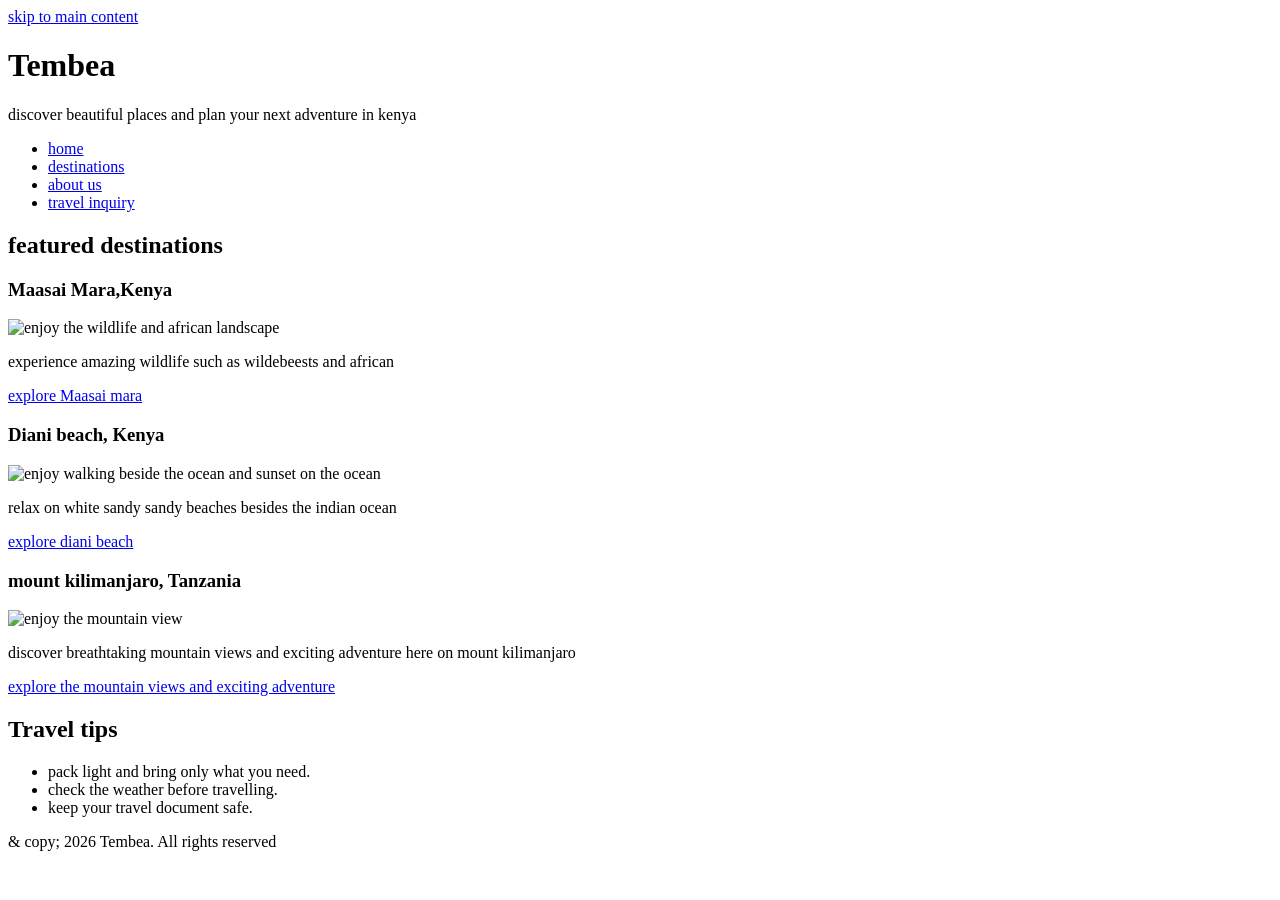
==== index.html @ 23365777 "build tembea homepage" ====
<!DOCTYPE html>
<html lang="en">
<head>
    <meta charset="UTF-8">
    <meta name="viewport" content="width=device-width, initial-scale=1.0">
    <title>Tembea- explore kenya </title>
</head>
<body>
    <a href="#main">skip to main content</a>
    <header>
        <h1>Tembea</h1>
        <p>discover beautiful places and plan your next adventure in kenya</p>
        <nav>
         <ul>
            <li><a href="index.html">home</a></li>
            <li><a href="destinations.html">destinations</a></li>
            <li><a href="about.html">about us</a></li>
            <li><a href="contact.html">travel inquiry</a></li>
        </ul>
        </nav>
    </header>
    <main id="main">
<section aria-labelledby="featured-heading">
<h2 id="featured-heading">featured destinations</h2>
<article>
    <h3>Maasai Mara,Kenya</h3>
    <img src="https://cdn.getyourguide.com/image/format=auto%2Cfit=crop%2Cgravity=auto%2Cquality=60%2Cwidth=375%2Cheight=375%2Cdpr=2/tour_img/f3dc0d9e2ed73b67.jpeg" alt="enjoy the wildlife and african landscape"width= 300 height="500"> 
    <p>experience amazing wildlife such as wildebeests and african </p>
    <a href="destination.html">explore Maasai mara</a>
</article>
<article>
    <h3>Diani beach, Kenya</h3>
    <img src="https://kenyasafaritrails.co.uk/uploads/1768142540_hero.png" alt="enjoy walking beside the ocean and sunset on the ocean"width=300 height="500">
    <p>relax on white sandy sandy beaches besides the indian ocean</p>
    <a href="destination.html">explore diani beach</a>
</article>
<article>
    <h3>mount kilimanjaro, Tanzania</h3>
    <img src="https://kilidovetours.com/wp-content/uploads/2025/05/Monut-Kilimanjaro-Green-Season-view.webp" alt="enjoy the mountain view"width=300 height="500">
 <p>discover breathtaking mountain views and exciting adventure here on mount kilimanjaro</p>
 <a href="destination.html">explore the mountain views and exciting adventure</a>
</article>
</section>
<section aria-labelledby="travel-tips-heading">
<h2 id="travel-tips-heading">Travel tips</h2>
<ul>
    <li>pack light and bring only what you need.</li>
    <li>check the weather before travelling.</li>
    <li>keep your travel document safe.</li>
</ul>
</section>
    </main>
    <footer>
        <p>& copy; 2026 Tembea. All rights reserved </p>
    </footer>
</body>
</html>
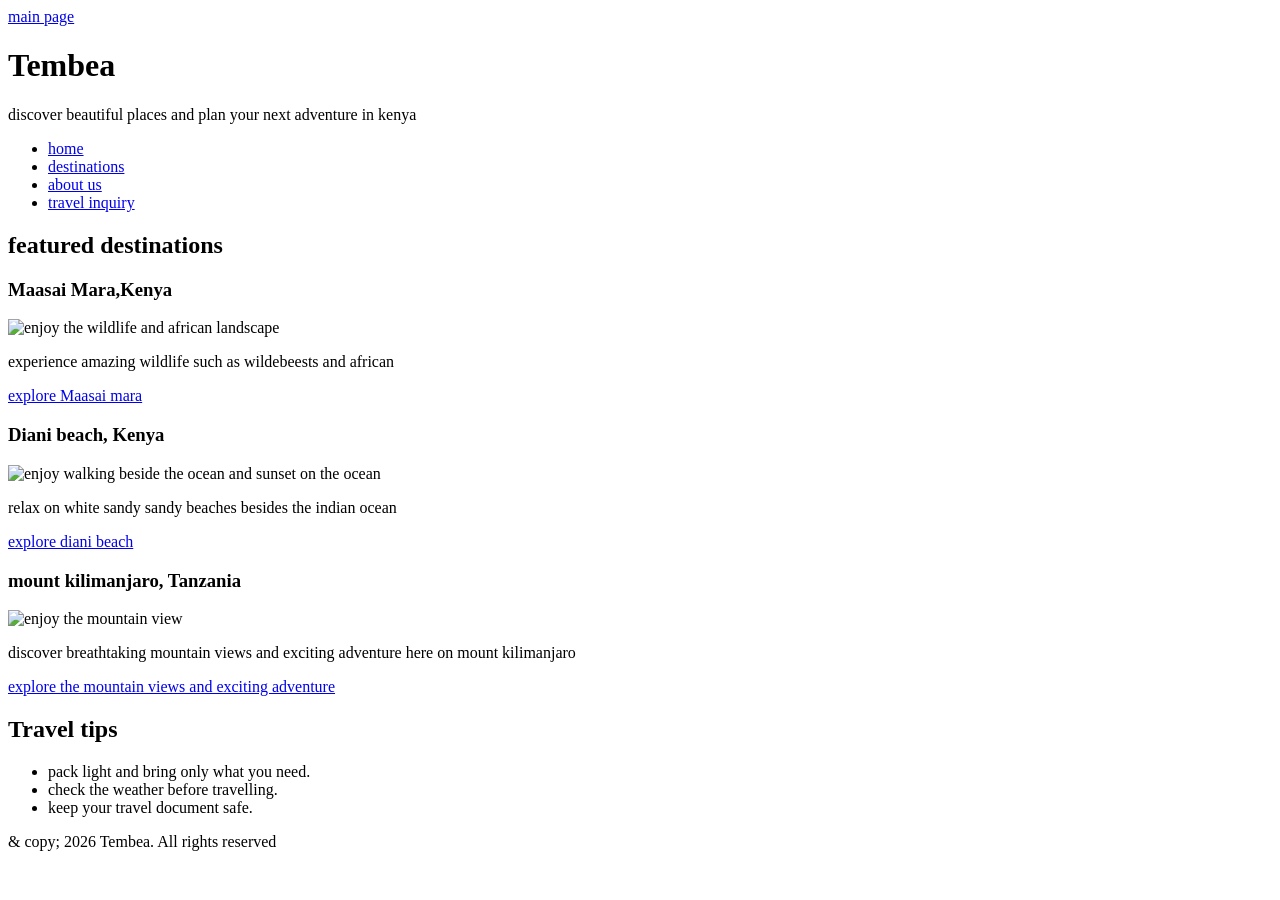
==== commit bee7a6f4: "add destination listings and comparison table" ====
--- a/index.html
+++ b/index.html
@@ -6,7 +6,7 @@
     <title>Tembea- explore kenya </title>
 </head>
 <body>
-    <a href="#main">skip to main content</a>
+    <a href="#main">main page</a>
     <header>
         <h1>Tembea</h1>
         <p>discover beautiful places and plan your next adventure in kenya</p>
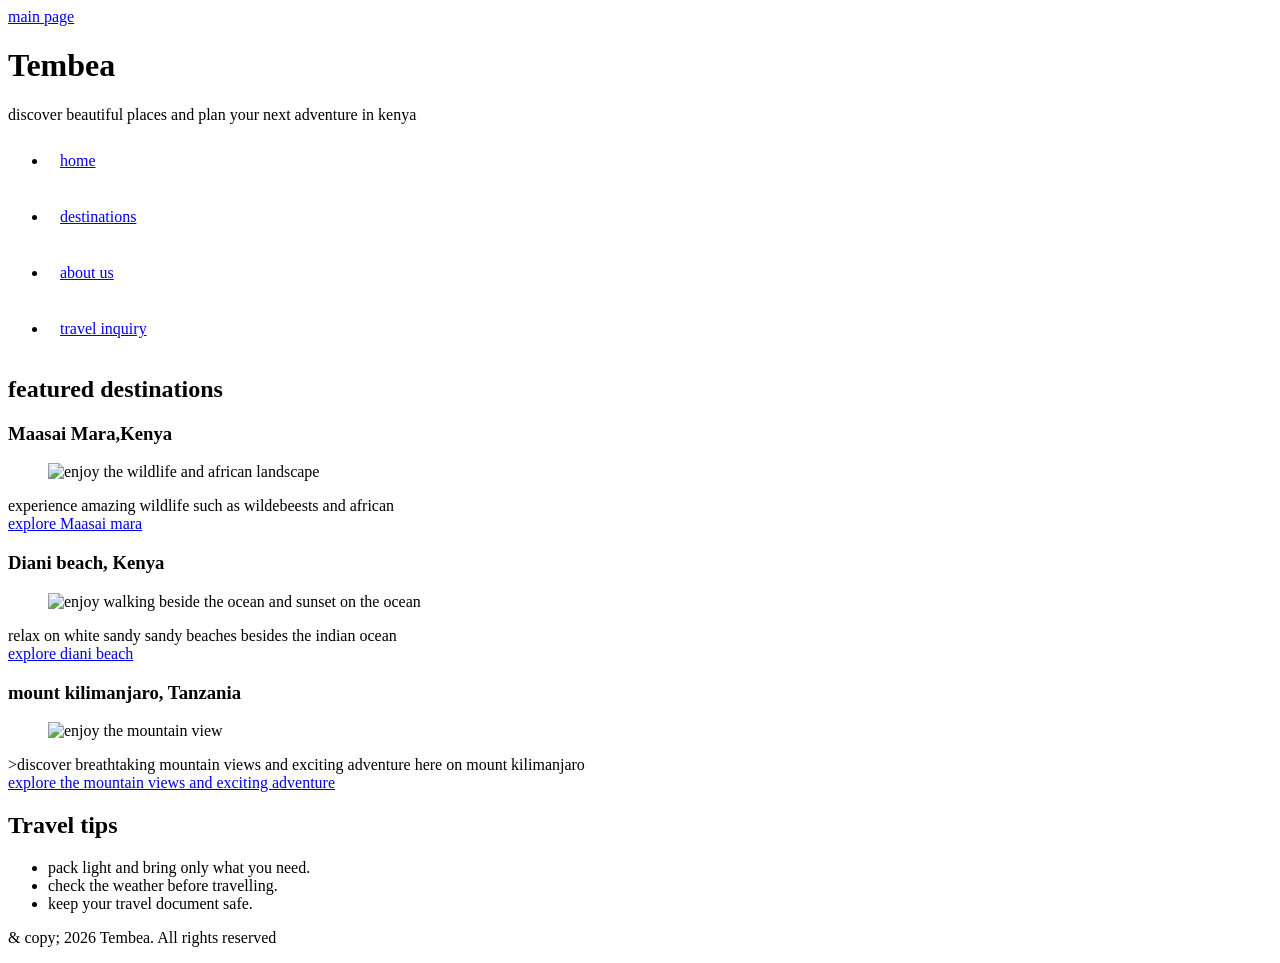
==== commit 0a43e5bd: "add tembea files" ====
--- a/index.html
+++ b/index.html
@@ -4,16 +4,26 @@
     <meta charset="UTF-8">
     <meta name="viewport" content="width=device-width, initial-scale=1.0">
     <title>Tembea- explore kenya </title>
+    <style>
+        nav a {
+            display: inline-block;
+            padding: 12px;
+            min-height: 24px;
+        }
+        nav li {
+            margin-bottom: 8px;
+        }
+    </style>
 </head>
 <body>
     <a href="#main">main page</a>
     <header>
         <h1>Tembea</h1>
         <p>discover beautiful places and plan your next adventure in kenya</p>
-        <nav>
+        <nav aria-label="Main navigation">
          <ul>
             <li><a href="index.html">home</a></li>
-            <li><a href="destinations.html">destinations</a></li>
+            <li><a href="destination.html">destinations</a></li>
             <li><a href="about.html">about us</a></li>
             <li><a href="contact.html">travel inquiry</a></li>
         </ul>
@@ -24,31 +34,37 @@
 <h2 id="featured-heading">featured destinations</h2>
 <article>
     <h3>Maasai Mara,Kenya</h3>
+    <figure>
     <img src="https://cdn.getyourguide.com/image/format=auto%2Cfit=crop%2Cgravity=auto%2Cquality=60%2Cwidth=375%2Cheight=375%2Cdpr=2/tour_img/f3dc0d9e2ed73b67.jpeg" alt="enjoy the wildlife and african landscape"width= 300 height="500"> 
-    <p>experience amazing wildlife such as wildebeests and african </p>
+    </figure>
+    <figcaption>experience amazing wildlife such as wildebeests and african</figcaption>
     <a href="destination.html">explore Maasai mara</a>
 </article>
 <article>
     <h3>Diani beach, Kenya</h3>
+    <figure>
     <img src="https://kenyasafaritrails.co.uk/uploads/1768142540_hero.png" alt="enjoy walking beside the ocean and sunset on the ocean"width=300 height="500">
-    <p>relax on white sandy sandy beaches besides the indian ocean</p>
+    </figure>
+    <figcaption>relax on white sandy sandy beaches besides the indian ocean</figcaption>
     <a href="destination.html">explore diani beach</a>
 </article>
 <article>
     <h3>mount kilimanjaro, Tanzania</h3>
+    <figure>
     <img src="https://kilidovetours.com/wp-content/uploads/2025/05/Monut-Kilimanjaro-Green-Season-view.webp" alt="enjoy the mountain view"width=300 height="500">
- <p>discover breathtaking mountain views and exciting adventure here on mount kilimanjaro</p>
+    </figure>
+ <figcaption>>discover breathtaking mountain views and exciting adventure here on mount kilimanjaro</figcaption>
  <a href="destination.html">explore the mountain views and exciting adventure</a>
 </article>
 </section>
-<section aria-labelledby="travel-tips-heading">
+<aside>
 <h2 id="travel-tips-heading">Travel tips</h2>
 <ul>
     <li>pack light and bring only what you need.</li>
     <li>check the weather before travelling.</li>
     <li>keep your travel document safe.</li>
 </ul>
-</section>
+</aside>
     </main>
     <footer>
         <p>& copy; 2026 Tembea. All rights reserved </p>
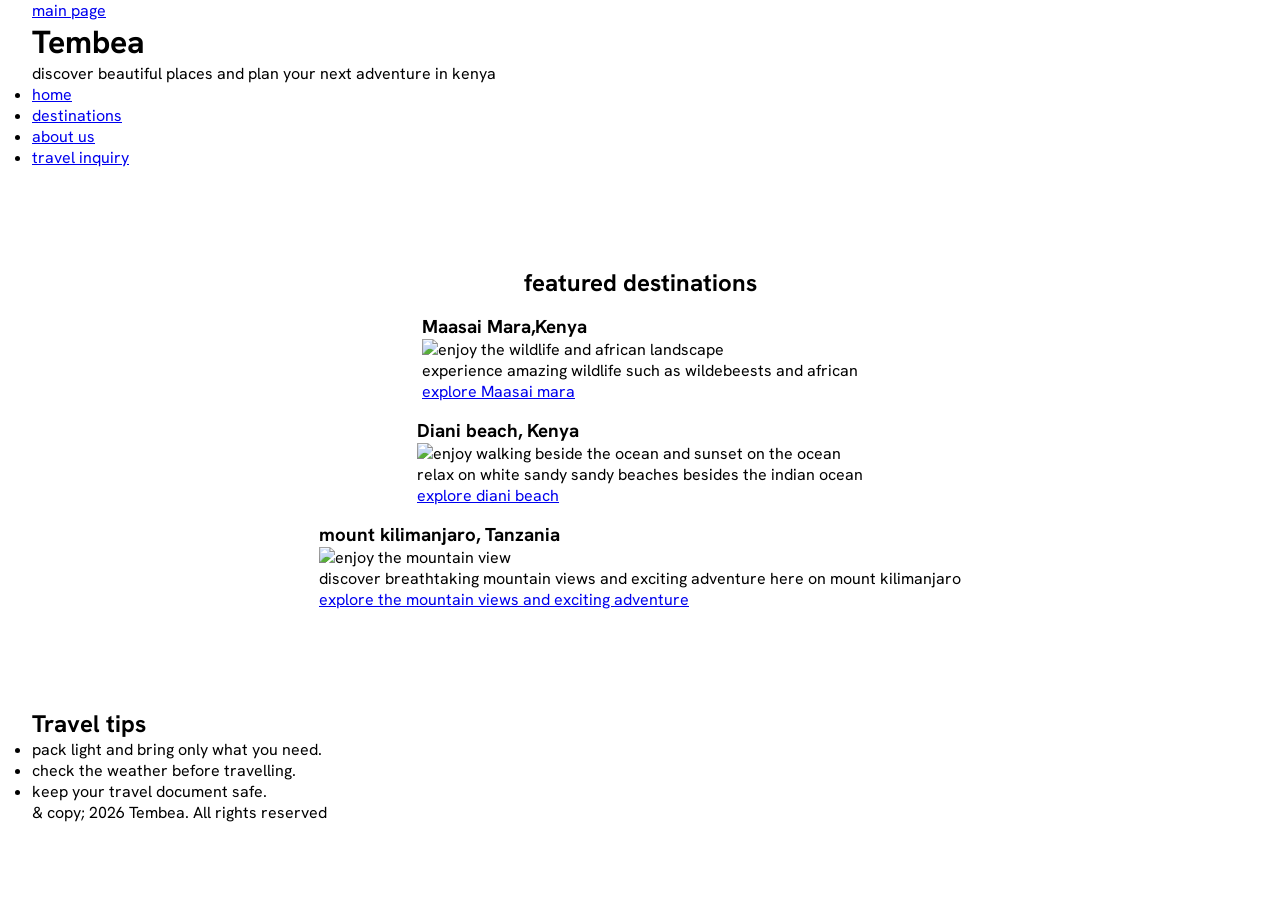
==== commit 294ceb1e: "add the updated files" ====
--- a/index.html
+++ b/index.html
@@ -4,16 +4,7 @@
     <meta charset="UTF-8">
     <meta name="viewport" content="width=device-width, initial-scale=1.0">
     <title>Tembea- explore kenya </title>
-    <style>
-        nav a {
-            display: inline-block;
-            padding: 12px;
-            min-height: 24px;
-        }
-        nav li {
-            margin-bottom: 8px;
-        }
-    </style>
+    <link rel="stylesheet" href="style.css">
 </head>
 <body>
     <a href="#main">main page</a>
@@ -30,7 +21,7 @@
         </nav>
     </header>
     <main id="main">
-<section aria-labelledby="featured-heading">
+<section class="hero">
 <h2 id="featured-heading">featured destinations</h2>
 <article>
     <h3>Maasai Mara,Kenya</h3>
@@ -53,7 +44,7 @@
     <figure>
     <img src="https://kilidovetours.com/wp-content/uploads/2025/05/Monut-Kilimanjaro-Green-Season-view.webp" alt="enjoy the mountain view"width=300 height="500">
     </figure>
- <figcaption>>discover breathtaking mountain views and exciting adventure here on mount kilimanjaro</figcaption>
+ <figcaption>discover breathtaking mountain views and exciting adventure here on mount kilimanjaro</figcaption>
  <a href="destination.html">explore the mountain views and exciting adventure</a>
 </article>
 </section>
--- a/style.css
+++ b/style.css
@@ -0,0 +1,243 @@
+@import url("https://fonts.googleapis.com/css2?family=Hanken+Grotesk:ital,wght@0,100..900;1,100..900&display=swap");
+
+:root {
+  --font: "Hanken Grotesk", sans-serif;
+
+  --color-brand: #18ad4e;
+  --color-text: #162535;
+  --color-alternate: #000000;
+  --color-surface: #6b7280;
+
+  --text-body: 1.6rem;
+  --line-height-body: 1rem;
+
+  --space-section: clamp(2.5rem, 1.591rem + 4.545vw, 5rem);
+}
+
+* {
+  box-sizing: border-box;
+  padding: 0;
+  margin: 0;
+  font-family: var(--font);
+}
+
+body {
+  width: min(1100px, 100% -2rem);
+  margin-inline: auto;
+  padding: 0 2rem;
+}
+
+main {
+  flex: 1;
+}
+
+.navbar {
+  display: flex;
+  flex-direction: column;
+  justify-content: center;
+  align-items: center;
+  gap: 0.9rem;
+}
+
+.navbar nav {
+  display: flex;
+  flex-direction: column;
+  justify-content: center;
+  align-items: center;
+  gap: 0.9rem;
+}
+
+.navbar nav a:focus-visible {
+  outline: 2px solid var(var(--color-surface));
+  outline-offset: 2px;
+}
+
+.hero {
+  display: flex;
+  flex-direction: column;
+  justify-content: center;
+  align-items: center;
+  gap: 1rem;
+  min-height: 60vh;
+}
+
+.hero h1 {
+  font-size: var(--space-section);
+}
+
+.featured {
+  display: grid;
+  grid-template-columns: repeat(auto-fit, minmax(300px, 1fr));
+  gap: 1.5rem;
+  margin: 4px 2px;
+}
+
+.card {
+  display: flex;
+  flex-direction: column;
+  background-color: var(--color-surface);
+  justify-content: center;
+  align-items: center;
+  border-radius: 8px;
+  box-shadow: 4px;
+}
+
+.destinations {
+  display: grid;
+  grid-template-columns: 1fr;
+  grid-template-rows: auto;
+  gap: 1.5rem;
+}
+
+.destination-img {
+  width: 500px;
+  height: 400px;
+  object-fit: cover;
+  aspect-ratio: 16/9;
+}
+
+.table-container {
+  width: 100%;
+  overflow-x: auto; /* Enables horizontal scroll on small screens */
+  margin: 1.5rem 0;
+  border: 1px solid var(--color-alternate); /* Optional: bounds the scrolled area */
+  border-radius: 8px;
+}
+
+.table-comp {
+  width: 100%;
+  border-collapse: collapse; /* Prevents double borders */
+  text-align: left;
+  min-width: 600px;
+}
+
+.table-comp th,
+.table-comp td {
+  padding: 12px 16px; /* Generous cell padding */
+  border-bottom: 1px solid #e0e0e0;
+}
+
+/* Header Specific Styles */
+.table-comp th {
+  background-color: #f8f9fa;
+  font-weight: 600;
+  color: var(--color-surface);
+}
+
+/* 4. Zebra Striping */
+.table-comp tbody tr:nth-child(even) {
+  background-color: var(
+    --color-text
+  ); /* Light gray tint for alternating rows */
+  color: white;
+}
+
+form {
+  display: flex;
+  flex-direction: column;
+  gap: 2px;
+}
+
+label {
+  display: block;
+  margin-bottom: 6px;
+  font-weight: 600;
+}
+
+input[type="text"],
+input[type="email"],
+input[type="password"],
+input[type="tel"],
+textarea,
+select {
+  border: 2px solid var(--color-surface);
+  border-radius: 4px;
+  padding: 2px 4px;
+  margin: 2px;
+}
+
+fieldset {
+  padding: 10px 4px;
+  display: flex;
+  flex-direction: row;
+  gap: 2.5rem;
+}
+
+footer {
+  position: sticky;
+  display: flex;
+  flex-direction: column;
+  flex-wrap: wrap;
+}
+
+@media (min-width: 768px) {
+  .navbar {
+    flex-direction: row;
+    justify-content: space-between;
+    align-items: center;
+    gap: 0.9rem;
+  }
+
+  .navbar nav {
+    flex-direction: row;
+    justify-content: space-between;
+    align-items: center;
+    gap: 0.9rem;
+  }
+
+  .destinations {
+    grid-template-columns: repeat(2, 1fr);
+  }
+
+  .about-us {
+    max-width: 65ch;
+    display: flex;
+    flex-direction: column;
+    gap: 1rem;
+  }
+
+  .about-us blockquote {
+    margin: 2rem 0;
+    padding: 0.5rem 0 0.5rem 1.5rem;
+    border-left: 4px solid var(--color-brand);
+    background-color: var(--color-surface);
+    font-style: italic;
+    color: white;
+  }
+
+  details {
+    background-color: #fff;
+    border: 1px solid var(--color-surface);
+    border-radius: 0.375rem;
+    margin-bottom: 1rem;
+    transition: box-shadow 0.2s ease;
+  }
+
+  details[open] {
+    box-shadow: 0 4px 6px -1px var(--color-text);
+  }
+
+  summary {
+    padding: 1rem;
+    font-weight: 600;
+    cursor: pointer;
+    list-style: none; /* Removes default arrow in some browsers */
+    position: relative;
+    user-select: none;
+    transition: background-color 0.2s ease;
+  }
+
+  details p {
+    padding: 6px 2px;
+  }
+
+  footer {
+    flex-direction: row;
+  }
+}
+
+@media (min-width: 1100px) {
+  .destinations {
+    grid-template-columns: repeat(3, 1fr);
+  }
+}
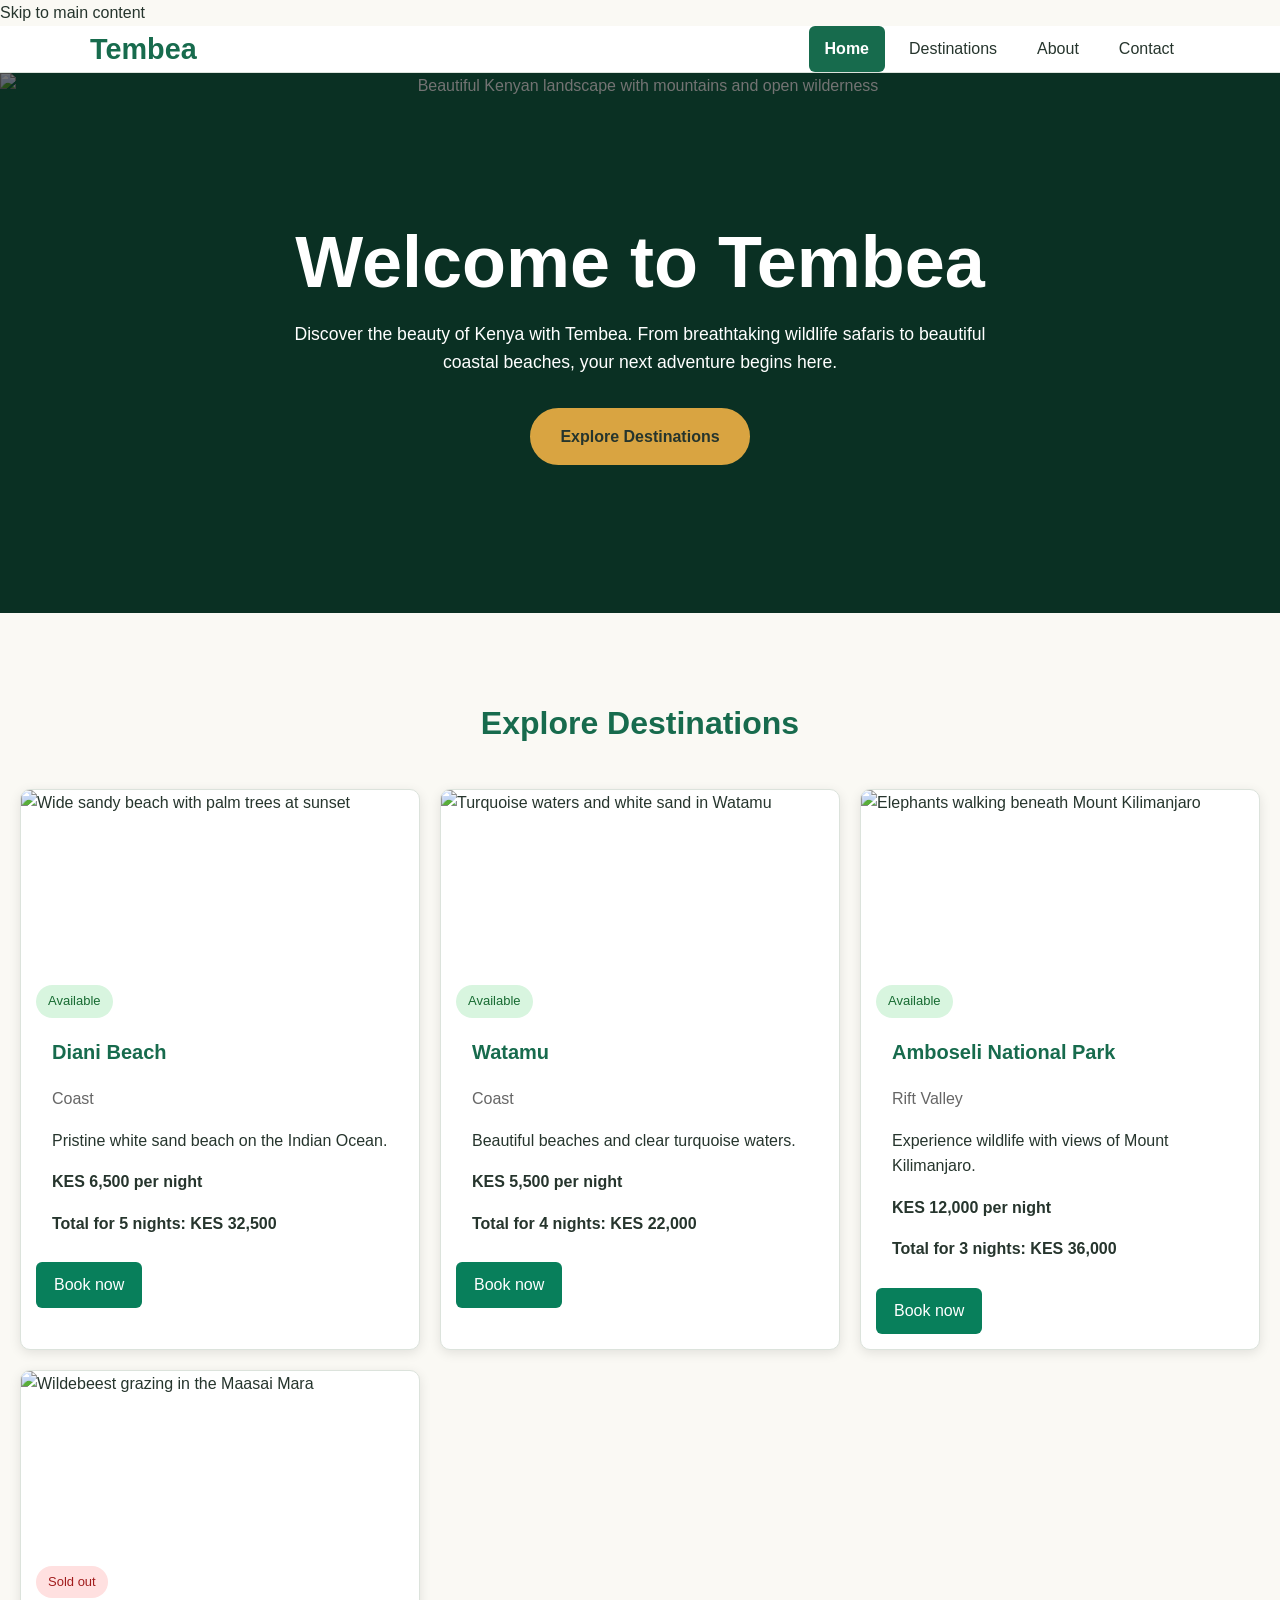
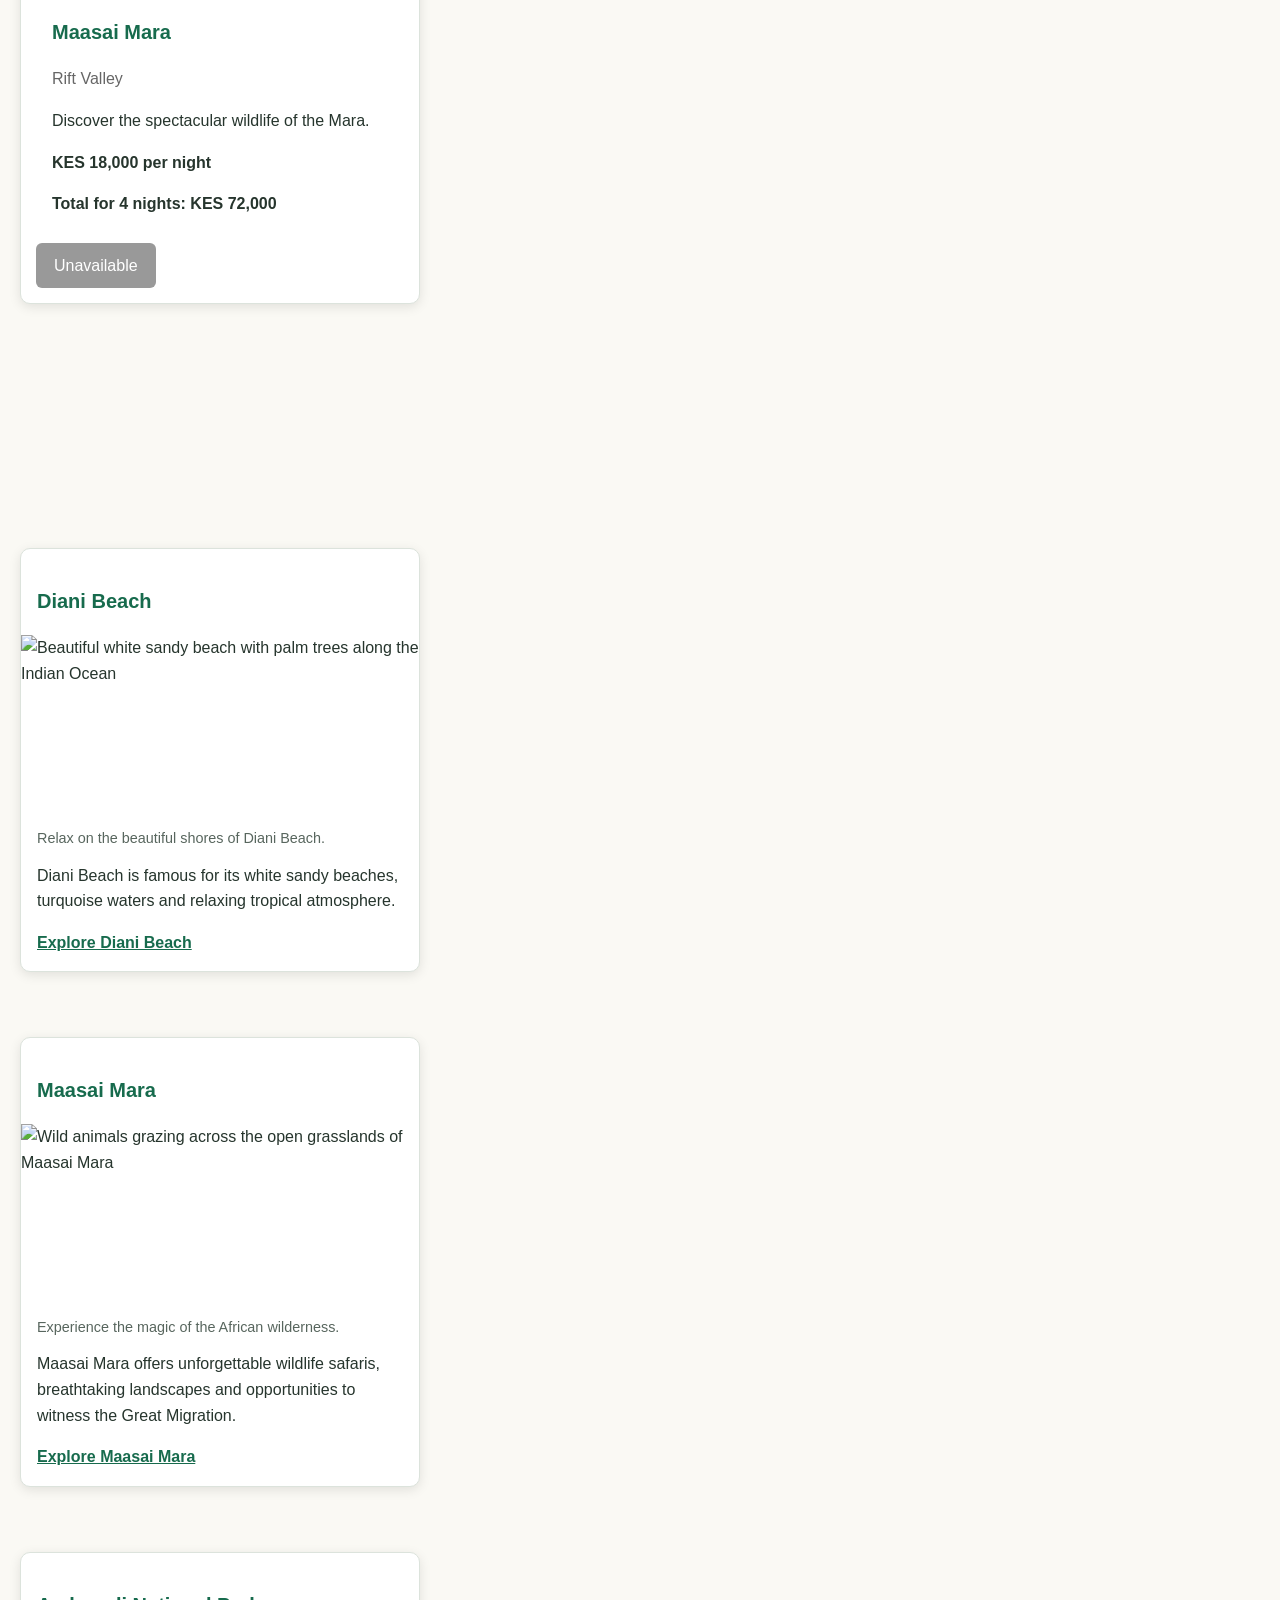
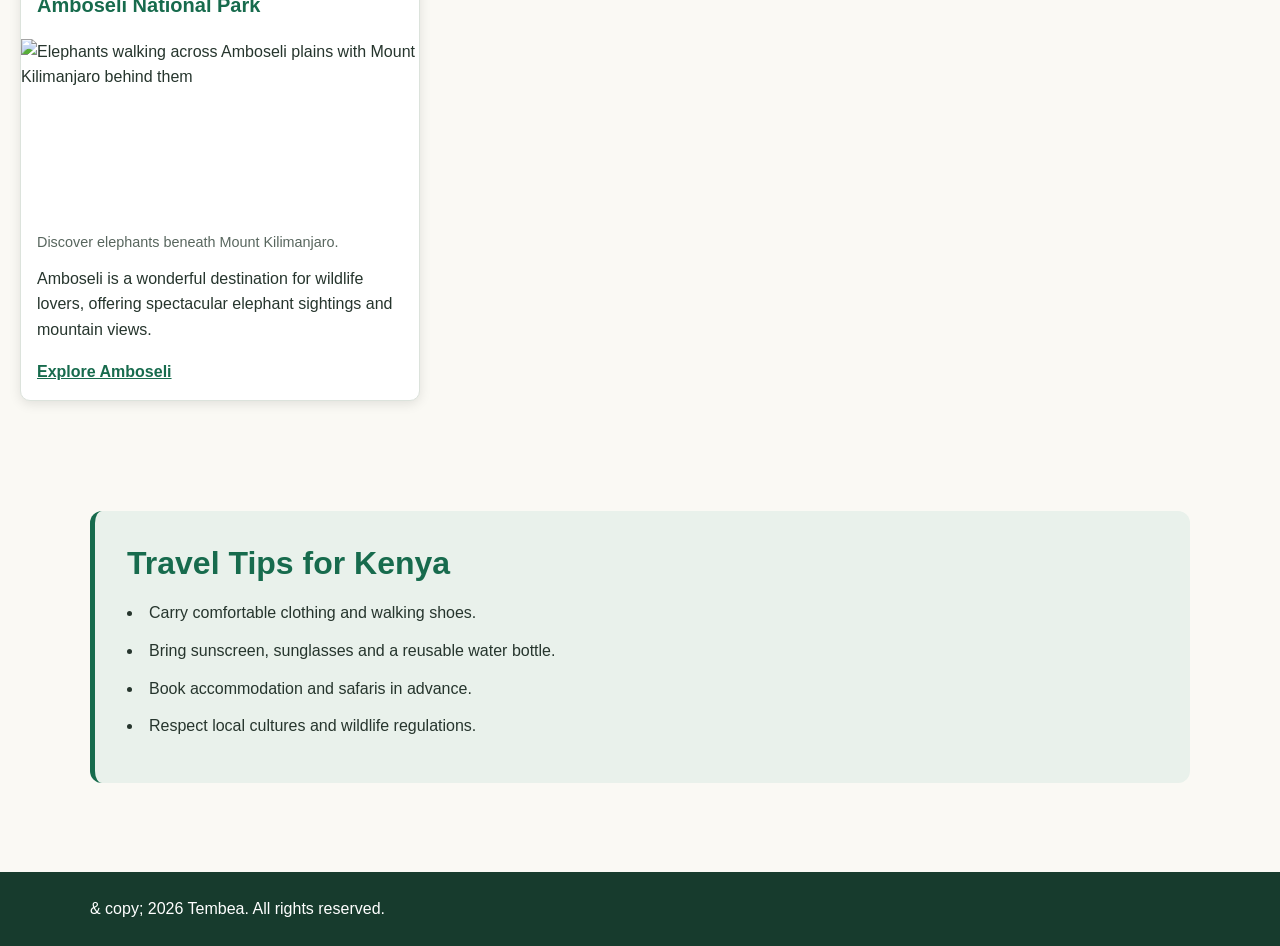
==== commit 42322421: "update files" ====
--- a/index.html
+++ b/index.html
@@ -1,64 +1,129 @@
+
 <!DOCTYPE html>
 <html lang="en">
 <head>
     <meta charset="UTF-8">
     <meta name="viewport" content="width=device-width, initial-scale=1.0">
-    <title>Tembea- explore kenya </title>
+    <meta name="description" content="Discover beautiful destinations across Kenya with Tembea. Plan your next adventure with us.">
+    <title>Tembea | Discover Kenya</title>
     <link rel="stylesheet" href="style.css">
 </head>
 <body>
-    <a href="#main">main page</a>
+    <a href="#main-content">Skip to main content</a>
     <header>
-        <h1>Tembea</h1>
-        <p>discover beautiful places and plan your next adventure in kenya</p>
+        <a href="index.html">Tembea</a>
         <nav aria-label="Main navigation">
-         <ul>
-            <li><a href="index.html">home</a></li>
-            <li><a href="destination.html">destinations</a></li>
-            <li><a href="about.html">about us</a></li>
-            <li><a href="contact.html">travel inquiry</a></li>
-        </ul>
+            <ul>
+                <li><a href="index.html" aria-current="page">Home</a></li>
+                <li><a href="destinations.html">Destinations</a></li>
+                <li><a href="about.html">About</a></li>
+                <li><a href="contact.html">Contact</a></li>
+            </ul>
         </nav>
     </header>
-    <main id="main">
+    <main id="main-content">
+
 <section class="hero">
-<h2 id="featured-heading">featured destinations</h2>
-<article>
-    <h3>Maasai Mara,Kenya</h3>
-    <figure>
-    <img src="https://cdn.getyourguide.com/image/format=auto%2Cfit=crop%2Cgravity=auto%2Cquality=60%2Cwidth=375%2Cheight=375%2Cdpr=2/tour_img/f3dc0d9e2ed73b67.jpeg" alt="enjoy the wildlife and african landscape"width= 300 height="500"> 
-    </figure>
-    <figcaption>experience amazing wildlife such as wildebeests and african</figcaption>
-    <a href="destination.html">explore Maasai mara</a>
-</article>
-<article>
-    <h3>Diani beach, Kenya</h3>
-    <figure>
-    <img src="https://kenyasafaritrails.co.uk/uploads/1768142540_hero.png" alt="enjoy walking beside the ocean and sunset on the ocean"width=300 height="500">
-    </figure>
-    <figcaption>relax on white sandy sandy beaches besides the indian ocean</figcaption>
-    <a href="destination.html">explore diani beach</a>
-</article>
-<article>
-    <h3>mount kilimanjaro, Tanzania</h3>
-    <figure>
-    <img src="https://kilidovetours.com/wp-content/uploads/2025/05/Monut-Kilimanjaro-Green-Season-view.webp" alt="enjoy the mountain view"width=300 height="500">
-    </figure>
- <figcaption>discover breathtaking mountain views and exciting adventure here on mount kilimanjaro</figcaption>
- <a href="destination.html">explore the mountain views and exciting adventure</a>
-</article>
-</section>
-<aside>
-<h2 id="travel-tips-heading">Travel tips</h2>
-<ul>
-    <li>pack light and bring only what you need.</li>
-    <li>check the weather before travelling.</li>
-    <li>keep your travel document safe.</li>
-</ul>
-</aside>
+
+    <picture class="hero-image">
+        <source
+            srcset="https://encrypted-tbn0.gstatic.com/images?q=tbn:ANd9GcQoH6LP9JBvshzozHAWv9aFywMo3T09-0ydRbHK0LnqnQ&s=10">
+
+        <img
+            src="https://encrypted-tbn0.gstatic.com/images?q=tbn:ANd9GcQoH6LP9JBvshzozHAWv9aFywMo3T09-0ydRbHK0LnqnQ&s=10" alt="Beautiful Kenyan landscape with mountains and open wilderness">
+    </picture>
+
+    <div class="hero-content">
+            <h1>Welcome to Tembea</h1>
+            <p>
+                Discover the beauty of Kenya with Tembea.
+                From breathtaking wildlife safaris to beautiful
+                coastal beaches, your next adventure begins here.
+            </p>
+        <a href="destination.html" class="btn">
+            Explore Destinations
+        </a>
+    </div>
+        </section>
+      <section class="destinations">
+                <h2>Explore Destinations</h2>
+        <div id="destination-grid" class="destination-grid">
+         </div>
+     </section>
+     <section>
+        <div class="destination-grid">
+           <article class="destination-card">
+            <div class="destination-content"></div>
+                <h3>Diani Beach</h3>
+                <figure>
+                    <img
+                        src="https://encrypted-tbn0.gstatic.com/images?q=tbn:ANd9GcSFvn1Y8DyWrijdflCSlygu1DhbYoEtl6Hpej5i8R8HAA&s=10" width="300" height="500" alt="Beautiful white sandy beach with palm trees along the Indian Ocean">
+                    <figcaption>
+                        Relax on the beautiful shores of Diani Beach.
+                    </figcaption>
+                </figure>
+                <p>
+                    Diani Beach is famous for its white sandy beaches,
+                    turquoise waters and relaxing tropical atmosphere.
+                </p>
+                <a href="destinations.html">Explore Diani Beach</a>
+            </div>
+            </article>
+             </div>
+            <div class="destination-grid">
+             <article class="destination-card">
+                <div class="destination-content"></div>
+                <h3>Maasai Mara</h3>
+                <figure>
+                    <img
+                        src="https://encrypted-tbn0.gstatic.com/images?q=tbn:ANd9GcRHBtJQGR7lhGTHIGYhU16RBFoDVhegGS-vwRQsUZ-SjQ&s=10" width="300" height="500" alt="Wild animals grazing across the open grasslands of Maasai Mara">
+                    <figcaption>
+                        Experience the magic of the African wilderness.
+                    </figcaption>
+                </figure>
+                <p>
+                    Maasai Mara offers unforgettable wildlife safaris,
+                    breathtaking landscapes and opportunities to witness
+                    the Great Migration.
+                </p>
+                <a href="destinations.html">Explore Maasai Mara</a>
+             </div>
+             </article>
+            </div>
+            <div class="destination-grid">
+             <article class="destination-card">
+                <div class="destination-content"></div>
+                <h3>Amboseli National Park</h3>
+                <figure>
+                    <img
+                        src="https://encrypted-tbn0.gstatic.com/images?q=tbn:ANd9GcQCaAl30qq92eF7LAC5_5FJpXMezTJhqziqEN3UzHkYNw&s=10" width="300" height="500" alt="Elephants walking across Amboseli plains with Mount Kilimanjaro behind them">
+
+                    <figcaption>
+                        Discover elephants beneath Mount Kilimanjaro.
+                    </figcaption>
+                </figure>
+                <p>
+                    Amboseli is a wonderful destination for wildlife lovers,
+                    offering spectacular elephant sightings and mountain views.
+                </p>
+                <a href="destinations.html">Explore Amboseli</a>
+            </div>
+             </article>
+            </div>
+        </section>
+        <aside>
+            <h2>Travel Tips for Kenya</h2>
+            <ul>
+                <li>Carry comfortable clothing and walking shoes.</li>
+                <li>Bring sunscreen, sunglasses and a reusable water bottle.</li>
+                <li>Book accommodation and safaris in advance.</li>
+                <li>Respect local cultures and wildlife regulations.</li>
+            </ul>
+        </aside>
     </main>
     <footer>
-        <p>& copy; 2026 Tembea. All rights reserved </p>
+        <p>& copy; 2026 Tembea. All rights reserved.</p>
     </footer>
+    <script type="module" src="js/main.js"></script>
 </body>
-</html>+</html>
--- a/style.css
+++ b/style.css
@@ -1,243 +1,727 @@
-@import url("https://fonts.googleapis.com/css2?family=Hanken+Grotesk:ital,wght@0,100..900;1,100..900&display=swap");
-
+* {
+    box-sizing: border-box;
+    margin: 0;
+    padding: 0;
+}
+html {
+    scroll-behavior: smooth;
+}
+body {
+    min-height: 100vh;
+    display: flex;
+    flex-direction: column;
+
+    font-family: "Poppins", Arial, sans-serif;
+    font-size: 1rem;
+    line-height: 1.6;
+
+    color: #26352d;
+    background-color: #faf9f4;
+}
+main {
+    flex: 1;
+}
+img {
+    display: block;
+    max-width: 100%;
+    height: auto;
+}
+button,
+input,
+select,
+textarea {
+    font: inherit;
+}
+a {
+    color: inherit;
+    text-decoration: none;
+}
+ul {
+    list-style-position: inside;
+}
 :root {
-  --font: "Hanken Grotesk", sans-serif;
-
-  --color-brand: #18ad4e;
-  --color-text: #162535;
-  --color-alternate: #000000;
-  --color-surface: #6b7280;
-
-  --text-body: 1.6rem;
-  --line-height-body: 1rem;
-
-  --space-section: clamp(2.5rem, 1.591rem + 4.545vw, 5rem);
-}
-
-* {
-  box-sizing: border-box;
-  padding: 0;
-  margin: 0;
-  font-family: var(--font);
-}
-
-body {
-  width: min(1100px, 100% -2rem);
-  margin-inline: auto;
-  padding: 0 2rem;
-}
-
-main {
-  flex: 1;
-}
-
-.navbar {
-  display: flex;
-  flex-direction: column;
-  justify-content: center;
-  align-items: center;
-  gap: 0.9rem;
-}
-
-.navbar nav {
-  display: flex;
-  flex-direction: column;
-  justify-content: center;
-  align-items: center;
-  gap: 0.9rem;
-}
-
-.navbar nav a:focus-visible {
-  outline: 2px solid var(var(--color-surface));
-  outline-offset: 2px;
-}
-
+    --color-brand: #176b4d;
+    --color-brand-hover: #104c38;
+    --color-accent: #d9a441;
+    --color-accent-hover: #b98725;
+    --color-text: #26352d;
+    --color-muted: #58665e;
+    --color-surface: #faf9f4;
+    --color-white: #ffffff;
+    --color-light-green: #e9f1eb;
+    --color-border: #dce3dc;
+    --shadow-card:
+        0 4px 15px rgba(0, 0, 0, 0.08);
+    --shadow-hover:
+        0 12px 25px rgba(0, 0, 0, 0.13);
+    --space-section: clamp(3rem, 7vw, 6rem);
+    --space-small: 0.75rem;
+    --space-medium: 1.5rem;
+    --space-large: 2.5rem;
+    --container-width: 1100px;
+    --radius-small: 6px;
+    --radius-medium: 12px;
+    --radius-large: 20px;
+}
+h1 {
+    font-size: clamp(2.2rem, 6vw, 4.5rem);
+    line-height: 1.15;
+    font-weight: 700;
+}
+h2 {
+    font-size: 2rem;
+    line-height: 1.3;
+    margin-bottom: 1.5rem;
+}
+h3 {
+    font-size: 1.25rem;
+    line-height: 1.4;
+    margin-bottom: 0.75rem;
+}
+p {
+    margin-bottom: 1rem;
+}
+.container {
+    width: min(1100px, 100% - 2rem);
+    margin-inline: auto;
+}
+header {
+    background-color: var(--color-white);
+    border-bottom: 1px solid var(--color-border);
+    position: sticky;
+    top: 0;
+    z-index: 100;
+}
+header > a {
+    display: block;
+    text-align: center;
+    color: var(--color-brand);
+    font-size: 1.8rem;
+    font-weight: 700;
+    padding-top: 1rem;
+}
+nav {
+    padding: 0.5rem 1rem 1rem;
+}
+nav ul {
+    display: flex;
+    flex-wrap: wrap;
+    justify-content: center;
+    align-items: center;
+
+    gap: 0.5rem;
+    list-style: none;
+}
+nav a {
+    display: block;
+    padding: 0.65rem 1rem;
+    border-radius: var(--radius-small);
+    color: var(--color-text);
+    font-weight: 500;
+    transition: background-color 0.2s ease,
+                color 0.2s ease;
+}
+nav a:hover {
+    background-color: var(--color-light-green);
+    color: var(--color-brand);
+}
+nav a[aria-current="page"] {
+    background-color: var(--color-brand);
+    color: var(--color-white);
+    font-weight: 600;
+}
+a:focus-visible,
+button:focus-visible,
+input:focus-visible,
+select:focus-visible,
+textarea:focus-visible,
+summary:focus-visible {
+    outline: 3px solid var(--color-accent);
+    outline-offset: 4px;
+}
 .hero {
-  display: flex;
-  flex-direction: column;
-  justify-content: center;
-  align-items: center;
-  gap: 1rem;
-  min-height: 60vh;
-}
-
+    position: relative;
+    min-height: 60vh;
+    display: flex;
+    align-items: center;
+    justify-content: center;
+    text-align: center;
+    padding: 3rem 1rem;
+    overflow: hidden;
+    background-color: var(--color-brand);
+    color: var(--color-white);
+}
+.hero-image {
+    position: absolute;
+    inset: 0;
+    z-index: 0;
+}
+.hero-image img {
+    width: 100%;
+    height: 100%;
+    object-fit: cover;
+}
+.hero::after {
+    content: "";
+    position: absolute;
+    inset: 0;
+    background: rgba(0, 0, 0, 0.55);
+    z-index: 1;
+}
+.hero-content {
+    position: relative;
+    z-index: 2;
+    width: min(750px, 100%);
+}
 .hero h1 {
-  font-size: var(--space-section);
-}
-
-.featured {
-  display: grid;
-  grid-template-columns: repeat(auto-fit, minmax(300px, 1fr));
-  gap: 1.5rem;
-  margin: 4px 2px;
-}
-
-.card {
-  display: flex;
-  flex-direction: column;
-  background-color: var(--color-surface);
-  justify-content: center;
-  align-items: center;
-  border-radius: 8px;
-  box-shadow: 4px;
-}
-
-.destinations {
-  display: grid;
-  grid-template-columns: 1fr;
-  grid-template-rows: auto;
-  gap: 1.5rem;
-}
-
-.destination-img {
-  width: 500px;
-  height: 400px;
-  object-fit: cover;
-  aspect-ratio: 16/9;
-}
-
-.table-container {
-  width: 100%;
-  overflow-x: auto; /* Enables horizontal scroll on small screens */
-  margin: 1.5rem 0;
-  border: 1px solid var(--color-alternate); /* Optional: bounds the scrolled area */
-  border-radius: 8px;
-}
-
-.table-comp {
-  width: 100%;
-  border-collapse: collapse; /* Prevents double borders */
-  text-align: left;
-  min-width: 600px;
-}
-
-.table-comp th,
-.table-comp td {
-  padding: 12px 16px; /* Generous cell padding */
-  border-bottom: 1px solid #e0e0e0;
-}
-
-/* Header Specific Styles */
-.table-comp th {
-  background-color: #f8f9fa;
-  font-weight: 600;
-  color: var(--color-surface);
-}
-
-/* 4. Zebra Striping */
-.table-comp tbody tr:nth-child(even) {
-  background-color: var(
-    --color-text
-  ); /* Light gray tint for alternating rows */
-  color: white;
-}
-
-form {
-  display: flex;
-  flex-direction: column;
-  gap: 2px;
-}
-
-label {
-  display: block;
-  margin-bottom: 6px;
-  font-weight: 600;
-}
-
-input[type="text"],
-input[type="email"],
-input[type="password"],
-input[type="tel"],
-textarea,
-select {
-  border: 2px solid var(--color-surface);
-  border-radius: 4px;
-  padding: 2px 4px;
-  margin: 2px;
-}
-
-fieldset {
-  padding: 10px 4px;
-  display: flex;
-  flex-direction: row;
-  gap: 2.5rem;
-}
-
-footer {
-  position: sticky;
-  display: flex;
-  flex-direction: column;
-  flex-wrap: wrap;
-}
-
-@media (min-width: 768px) {
-  .navbar {
-    flex-direction: row;
+    margin-bottom: 1rem;
+}
+.hero p {
+    font-size: 1.1rem;
+    margin-bottom: 2rem;
+}
+.btn {
+    display: inline-flex;
+    justify-content: center;
+    align-items: center;
+    min-height: 48px;
+    padding: 0.85rem 1.8rem;
+    background-color: var(--color-brand);
+    color: var(--color-white);
+    border: 2px solid var(--color-brand);
+    border-radius: 30px;
+    font-weight: 600;
+    cursor: pointer;
+    transition:
+        background-color 0.2s ease,
+        transform 0.2s ease;
+}
+.hero .btn {
+    background-color: var(--color-accent);
+    border-color: var(--color-accent);
+    color: #26352d;
+}
+.btn:hover,
+button[type="submit"]:hover {
+    background-color: var(--color-brand-hover);
+    border-color: var(--color-brand-hover);
+    color: var(--color-white);
+
+    transform: translateY(-2px);
+}
+.hero .btn:hover {
+    background-color: var(--color-accent-hover);
+    border-color: var(--color-accent-hover);
+    color: #26352d;
+}
+main > section:not(.hero) {
+    padding-block: var(--space-section);
+}
+main > section:not(.hero) > h2 {
+    text-align: center;
+    color: var(--color-brand);
+}
+main > section:not(.hero):has(> article) {
+    display: grid;
+    grid-template-columns:
+        repeat(auto-fit, minmax(min(100%, 260px), 1fr));
+    grid-auto-rows: 1fr;
+    gap: 1.5rem;
+}
+main > section:not(.hero):has(> article) > h2 {
+    grid-column: 1 / -1;
+}
+article {
+    display: flex;
+    flex-direction: column;
+    background-color: var(--color-white);
+    border: 1px solid var(--color-border);
+    border-radius: var(--radius-medium);
+    overflow: hidden;
+    box-shadow: var(--shadow-card);
+    transition:
+        transform 0.25s ease,
+        box-shadow 0.25s ease;
+}
+article:hover {
+    transform: translateY(-5px);
+    box-shadow: var(--shadow-hover);
+}
+article figure {
+    width: 100%;
+}
+article figure img {
+    width: 100%;
+    aspect-ratio: 16 / 10;
+    object-fit: cover;
+}
+article figcaption {
+    padding: 0.75rem 1rem;
+    color: var(--color-muted);
+    font-size: 0.9rem;
+}
+article h3 {
+    color: var(--color-brand);
+    padding: 0.5rem 1rem;
+}
+article p {
+    padding-inline: 1rem;
+}
+article > a {
+    margin: auto 1rem 1rem;
+
+    color: var(--color-brand);
+    font-weight: 600;
+
+    text-decoration: underline;
+}
+article > a:hover {
+    color: var(--color-brand-hover);
+}
+aside {
+    width: min(1100px, 100% - 2rem);
+    margin: 0 auto var(--space-section);
+    padding: 2rem;
+    background-color: var(--color-light-green);
+    border-left: 5px solid var(--color-brand);
+    border-radius: var(--radius-medium);
+}
+aside h2 {
+    color: var(--color-brand);
+    margin-bottom: 1rem;
+}
+aside li {
+    margin-bottom: 0.75rem;
+}
+.destination-gallery {
+    width: min(1100px, 100% - 2rem);
+    margin-inline: auto;
+    padding-block: var(--space-section);
+    display: grid;
+    grid-template-columns:
+        repeat(auto-fit, minmax(min(100%, 250px), 1fr));
+    grid-auto-rows: 1fr;
+    gap: 1.5rem;
+}
+.destination-gallery > h2 {
+    grid-column: 1 / -1;
+    color: var(--color-brand);
+    text-align: center;
+}
+.destination-gallery article {
+    min-width: 0;
+}
+.destination-gallery article figure img {
+    width: 100%;
+    aspect-ratio: 4 / 3;
+    object-fit: cover;
+}
+.destination-gallery article > a {
+    margin-top: auto;
+}
+.table-wrapper {
+    width: min(1100px, 100% - 2rem);
+    margin: 0 auto var(--space-section);
+    overflow-x: auto;
+    overscroll-behavior-x: contain;
+}
+table {
+    width: 100%;
+    min-width: 650px;
+    border-collapse: collapse;
+    background-color: var(--color-white);
+}
+caption {
+    padding: 1rem;
+    color: var(--color-brand);
+    font-size: 1.2rem;
+    font-weight: 600;
+    text-align: left;
+}
+thead {
+    background-color: var(--color-brand);
+    color: var(--color-white);
+}
+th,
+td {
+    padding: 1rem;
+    text-align: left;
+    border: 1px solid var(--color-border);
+}
+tbody tr:nth-child(even) {
+    background-color: var(--color-light-green);
+}
+tbody tr:hover {
+    background-color: #e0ebe2;
+}
+.about-page > section {
+    width: min(65ch, 100% - 2rem);
+    margin-inline: auto;
+    padding-block: 2rem;
+}
+.about-page h1 {
+    width: min(65ch, 100% - 2rem);
+    margin: 2rem auto;
+    color: var(--color-brand);
+}
+.about-page h2 {
+    color: var(--color-brand);
+}
+.about-page p {
+    color: var(--color-muted);
+}
+blockquote {
+    margin-block: 2rem;
+    padding: 2rem;
+    background-color: var(--color-light-green);
+    border-left: 5px solid var(--color-accent);
+    border-radius: var(--radius-medium);
+    font-size: 1.1rem;
+    font-style: italic;
+}
+blockquote p {
+    color: var(--color-text);
+}
+blockquote footer {
+    background: transparent;
+    color: var(--color-brand);
+    font-size: 0.95rem;
+    font-weight: 600;
+}
+details {
+    margin-bottom: 1rem;
+    padding: 1rem;
+    background-color: var(--color-white);
+    border: 1px solid var(--color-border);
+    border-radius: var(--radius-small);
+}
+summary {
+    min-height: 44px;
+    display: flex;
+    align-items: center;
+    cursor: pointer;
+    color: var(--color-brand);
+    font-weight: 600;
+}
+summary:hover {
+    color: var(--color-brand-hover);
+}
+details[open] {
+    background-color: var(--color-light-green);
+}
+details p {
+    padding-top: 1rem;
+}
+.contact-form {
+    width: min(650px, 100% - 2rem);
+    margin: 2rem auto var(--space-section);
+    padding: clamp(1.25rem, 4vw, 2.5rem);
+    background-color: var(--color-white);
+    border: 1px solid var(--color-border);
+    border-radius: var(--radius-large);
+    box-shadow: var(--shadow-card);
+}
+.contact-form p {
+    margin-bottom: 1.5rem;
+}
+.contact-form label {
+    display: block;
+    margin-bottom: 0.5rem;
+    color: var(--color-text);
+    font-weight: 600;
+}
+.contact{
+    display: block;
+    width: 100%;
+    min-height: 48px;
+    padding: 0.75rem;
+    color: var(--color-text);
+    background-color: var(--color-white);
+    border: 1px solid var(--color-border);
+    border-radius: var(--radius-small);
+}
+.contact-form textarea {
+    min-height: 140px;
+    resize: vertical;
+}
+.contact-form input:focus,
+.contact-form select:focus,
+.contact-form textarea:focus {
+    border-color: var(--color-brand);
+    outline: 3px solid rgba(23, 107, 77, 0.15);
+}
+.contact-form fieldset {
+    margin-block: 1.5rem;
+    padding: 1.25rem;
+    border: 1px solid var(--color-border);
+    border-radius: var(--radius-medium);
+}
+.contact-form legend {
+    padding-inline: 0.5rem;
+    color: var(--color-brand);
+    font-weight: 600;
+}
+.contact-form fieldset p {
+    display: flex;
+    align-items: center;
+    gap: 0.75rem;
+    margin-bottom: 0.75rem;
+}
+.contact-form fieldset input[type="radio"] {
+    width: 20px;
+    min-height: 20px;
+    accent-color: var(--color-brand);
+}
+.contact-form fieldset label {
+    margin: 0;
+}
+.contact-form button[type="submit"] {
+    width: 100%;
+    min-height: 48px;
+    padding: 0.85rem;
+    border: none;
+    border-radius: 30px;
+    background-color: var(--color-brand);
+    color: var(--color-white);
+    font-weight: 600;
+    cursor: pointer;
+    transition:
+        background-color 0.2s ease,
+        transform 0.2s ease;
+}
+.contact-form button[type="submit"]:hover {
+    background-color: var(--color-brand-hover);
+    transform: translateY(-2px);
+}
+.contact-form button[type="submit"]:focus-visible {
+    outline: 3px solid var(--color-accent);
+    outline-offset: 4px;
+}
+body > footer {
+    display: flex;
+    flex-wrap: wrap;
     justify-content: space-between;
     align-items: center;
-    gap: 0.9rem;
-  }
-
-  .navbar nav {
-    flex-direction: row;
-    justify-content: space-between;
-    align-items: center;
-    gap: 0.9rem;
-  }
-
-  .destinations {
-    grid-template-columns: repeat(2, 1fr);
-  }
-
-  .about-us {
-    max-width: 65ch;
+    gap: 1rem;
+    padding: 1.5rem max(1rem, calc((100% - 1100px) / 2));
+    background-color: #173b2d;
+    color: var(--color-white);
+}
+body > footer p {
+    margin: 0;
+}
+body > footer address {
+    font-style: normal;
+}
+body > footer a {
+    color: #f5d58c;
+    text-decoration: underline;
+}
+body > footer a:hover {
+    color: var(--color-white);
+}
+@media (min-width: 768px) {
+    header {
+        display: flex;
+        justify-content: space-between;
+        align-items: center;
+        padding-inline: max(1rem, calc((100% - 1100px) / 2));
+    }
+    header > a {
+        padding: 0;
+        text-align: left;
+    }
+    nav {
+        padding: 0;
+    }
+    nav ul {
+        gap: 0.5rem;
+    }
+    .featured-section {
+        padding-inline: 1rem;
+    }
+    .destination-gallery .featured-destination {
+        grid-column: span 2;
+        grid-row: span 2;
+    }
+    .destination-gallery .featured-destination figure img {
+        height: 100%;
+        min-height: 300px;
+        aspect-ratio: auto;
+    }
+}
+@media (prefers-reduced-motion: reduce) {
+    *,
+    *::before,
+    *::after {
+        scroll-behavior: auto !important;
+        animation-duration: 0.01ms !important;
+        animation-iteration-count: 1 !important;
+        transition-duration: 0.01ms !important;
+    }
+}
+.featured-section {
+    display: grid;
+    grid-template-columns:
+        repeat(auto-fit, minmax(min(100%, 260px), 1fr));
+    grid-auto-rows: 1fr;
+    gap: 1.5rem;
+}
+.featured-section > h2 {
+    grid-column: 1 / -1;
+    text-align: center;
+    color: var(--color-brand);
+}
+.destination-grid {
+    display: grid;
+    grid-template-columns: repeat(auto-fit, minmax(250px, 1fr));
+    gap: 24px;
+    margin-top: 25px;
+}
+.destination-card {
+    background: white;
+    border-radius: 12px;
+    overflow: hidden;
+    box-shadow: 0 3px 12px rgba(0, 0, 0, 0.1);
+}
+.destination-image {
+    width: 100%;
+    height: 200px;
+    object-fit: cover;
+}
+.destination-content {
+    padding: 18px;
+}
+.destination-name {
+    margin: 12px 0;
+}
+.destination-region {
+    color: #666;
+}
+.destination-price,
+.destination-total {
+    font-weight: bold;
+}
+.availability-badge {
+    display: inline-block;
+    padding: 6px 12px;
+    border-radius: 20px;
+    font-size: 13px;
+}
+.available {
+    background: #d8f5df;
+    color: #176b32;
+}
+.sold-out {
+    background: #ffe0e0;
+    color: #a11b1b;
+}
+.book-link {
+    display: inline-block;
+    padding: 10px 18px;
+    margin-top: 10px;
+    background: #087f5b;
+    color: white;
+    text-decoration: none;
+    border-radius: 6px;
+}
+.book-link.disabled {
+    background: #999;
+    cursor: not-allowed;
+}
+.filter-buttons {
+    display: flex;
+    flex-wrap: wrap;
+    gap: 10px;
+    margin: 20px 0;
+}
+.filter-buttons button {
+    padding: 10px 18px;
+    border: 1px solid #087f5b;
+    background: white;
+    color: #087f5b;
+    border-radius: 20px;
+    cursor: pointer;
+}
+.filter-buttons button.active {
+    background: #087f5b;
+    color: white;
+}
+.filter-buttons button:focus-visible,
+.book-link:focus-visible,
+.menu-toggle:focus-visible {
+    outline: 3px solid orange;
+    outline-offset: 3px;
+}
+#destination-search {
+    width: 100%;
+    max-width: 450px;
+    padding: 12px;
+    margin: 10px 0;
+}
+input[aria-invalid="true"],
+textarea[aria-invalid="true"] {
+    border: 2px solid #d62828;
+}
+#name-error,
+#email-error,
+#message-error {
+    color: #d62828;
+    font-size: 14px;
+}
+#form-status {
+    color: #087f5b;
+    font-weight: bold;
+}
+.nav-menu {
+    display: none;
+}
+.nav-menu.active {
     display: flex;
     flex-direction: column;
-    gap: 1rem;
-  }
-
-  .about-us blockquote {
-    margin: 2rem 0;
-    padding: 0.5rem 0 0.5rem 1.5rem;
-    border-left: 4px solid var(--color-brand);
-    background-color: var(--color-surface);
-    font-style: italic;
-    color: white;
-  }
-
-  details {
-    background-color: #fff;
-    border: 1px solid var(--color-surface);
-    border-radius: 0.375rem;
-    margin-bottom: 1rem;
-    transition: box-shadow 0.2s ease;
-  }
-
-  details[open] {
-    box-shadow: 0 4px 6px -1px var(--color-text);
-  }
-
-  summary {
-    padding: 1rem;
-    font-weight: 600;
-    cursor: pointer;
-    list-style: none; /* Removes default arrow in some browsers */
-    position: relative;
-    user-select: none;
-    transition: background-color 0.2s ease;
-  }
-
-  details p {
-    padding: 6px 2px;
-  }
-
-  footer {
-    flex-direction: row;
-  }
-}
-
-@media (min-width: 1100px) {
-  .destinations {
+}
+@media (min-width: 768px) {
+    .nav-menu {
+        display: flex;
+        flex-direction: row;
+    }
+}
+
+.destination-grid {
+    display: grid;
     grid-template-columns: repeat(3, 1fr);
-  }
-}+    gap: 20px;
+    padding: 20px;
+}
+
+.destination-card {
+    width: 100%;
+    overflow: hidden;
+    border-radius: 10px;
+    background: white;
+}
+
+.destination-card img {
+    width: 100%;
+    height: 180px;
+    object-fit: cover;
+    display: block;
+}
+
+.destination-content {
+    padding: 15px;
+}
+
+@media (max-width: 768px) {
+    .destination-grid {
+        grid-template-columns: repeat(2, 1fr);
+    }
+}
+
+@media (max-width: 480px) {
+    .destination-grid {
+        grid-template-columns: 1fr;
+    }
+}
+
+
